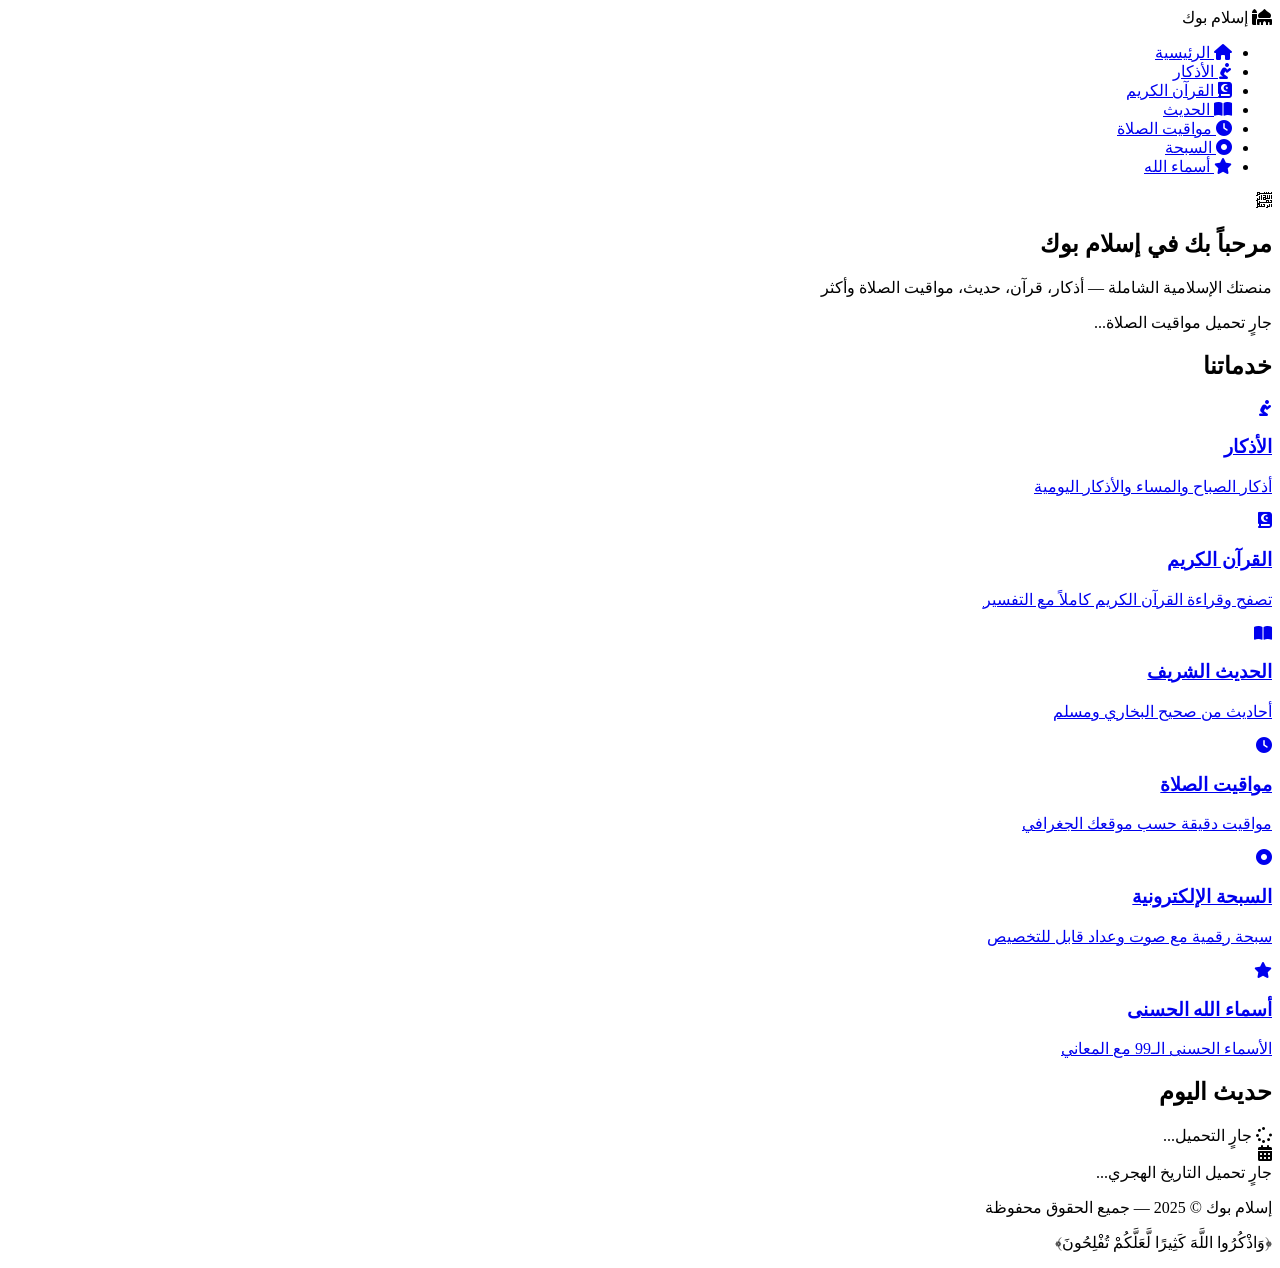
==== index.html @ d3872dcf "Initial commit: Full Islamic website with Azkar, Quran, Prayer Times, Tasbih" ====
<!DOCTYPE html>
<html lang="ar" dir="rtl">
<head>
  <meta charset="UTF-8">
  <meta name="viewport" content="width=device-width, initial-scale=1.0">
  <title>إسلام بوك</title>
  <link rel="stylesheet" href="css/style.css">
  <link rel="stylesheet" href="https://cdnjs.cloudflare.com/ajax/libs/font-awesome/6.5.0/css/all.min.css">
  <link href="https://fonts.googleapis.com/css2?family=Amiri:wght@400;700&family=Cairo:wght@300;400;600;700&display=swap" rel="stylesheet">
</head>
<body>

<!-- Navbar -->
<nav class="navbar">
  <div class="nav-container">
    <div class="nav-brand">
      <i class="fas fa-mosque"></i>
      <span>إسلام بوك</span>
    </div>
    <div class="hamburger" id="hamburger">
      <span></span><span></span><span></span>
    </div>
    <ul class="nav-links" id="navLinks">
      <li><a href="index.html" class="active"><i class="fas fa-home"></i> الرئيسية</a></li>
      <li><a href="azkar.html"><i class="fas fa-pray"></i> الأذكار</a></li>
      <li><a href="quran.html"><i class="fas fa-quran"></i> القرآن الكريم</a></li>
      <li><a href="hadith.html"><i class="fas fa-book-open"></i> الحديث</a></li>
      <li><a href="prayer.html"><i class="fas fa-clock"></i> مواقيت الصلاة</a></li>
      <li><a href="tasbih.html"><i class="fas fa-circle-dot"></i> السبحة</a></li>
      <li><a href="names.html"><i class="fas fa-star"></i> أسماء الله</a></li>
    </ul>
  </div>
</nav>

<!-- Hero Section -->
<section class="hero">
  <div class="hero-overlay"></div>
  <div class="hero-content">
    <div class="bismillah">﷽</div>
    <h1>مرحباً بك في إسلام بوك</h1>
    <p>منصتك الإسلامية الشاملة — أذكار، قرآن، حديث، مواقيت الصلاة وأكثر</p>
    <div class="hero-time" id="heroTime"></div>
    <div class="prayer-quick" id="prayerQuick">جارٍ تحميل مواقيت الصلاة...</div>
  </div>
</section>

<!-- Features Grid -->
<section class="features">
  <div class="container">
    <h2 class="section-title">خدماتنا</h2>
    <div class="features-grid">
      <a href="azkar.html" class="feature-card">
        <div class="feature-icon"><i class="fas fa-pray"></i></div>
        <h3>الأذكار</h3>
        <p>أذكار الصباح والمساء والأذكار اليومية</p>
      </a>
      <a href="quran.html" class="feature-card">
        <div class="feature-icon"><i class="fas fa-quran"></i></div>
        <h3>القرآن الكريم</h3>
        <p>تصفح وقراءة القرآن الكريم كاملاً مع التفسير</p>
      </a>
      <a href="hadith.html" class="feature-card">
        <div class="feature-icon"><i class="fas fa-book-open"></i></div>
        <h3>الحديث الشريف</h3>
        <p>أحاديث من صحيح البخاري ومسلم</p>
      </a>
      <a href="prayer.html" class="feature-card">
        <div class="feature-icon"><i class="fas fa-clock"></i></div>
        <h3>مواقيت الصلاة</h3>
        <p>مواقيت دقيقة حسب موقعك الجغرافي</p>
      </a>
      <a href="tasbih.html" class="feature-card">
        <div class="feature-icon"><i class="fas fa-circle-dot"></i></div>
        <h3>السبحة الإلكترونية</h3>
        <p>سبحة رقمية مع صوت وعداد قابل للتخصيص</p>
      </a>
      <a href="names.html" class="feature-card">
        <div class="feature-icon"><i class="fas fa-star"></i></div>
        <h3>أسماء الله الحسنى</h3>
        <p>الأسماء الحسنى الـ99 مع المعاني</p>
      </a>
    </div>
  </div>
</section>

<!-- Daily Hadith -->
<section class="daily-hadith">
  <div class="container">
    <h2 class="section-title">حديث اليوم</h2>
    <div class="hadith-card" id="dailyHadith">
      <div class="hadith-loading"><i class="fas fa-spinner fa-spin"></i> جارٍ التحميل...</div>
    </div>
  </div>
</section>

<!-- Hijri Date -->
<section class="hijri-section">
  <div class="container">
    <div class="hijri-card">
      <i class="fas fa-calendar-alt"></i>
      <div>
        <div id="hijriDate">جارٍ تحميل التاريخ الهجري...</div>
        <div id="gregorianDate"></div>
      </div>
    </div>
  </div>
</section>

<footer class="footer">
  <div class="container">
    <p>إسلام بوك &copy; 2025 — جميع الحقوق محفوظة</p>
    <p>﴿وَاذْكُرُوا اللَّهَ كَثِيرًا لَّعَلَّكُمْ تُفْلِحُونَ﴾</p>
  </div>
</footer>

<script src="js/main.js"></script>
</body>
</html>
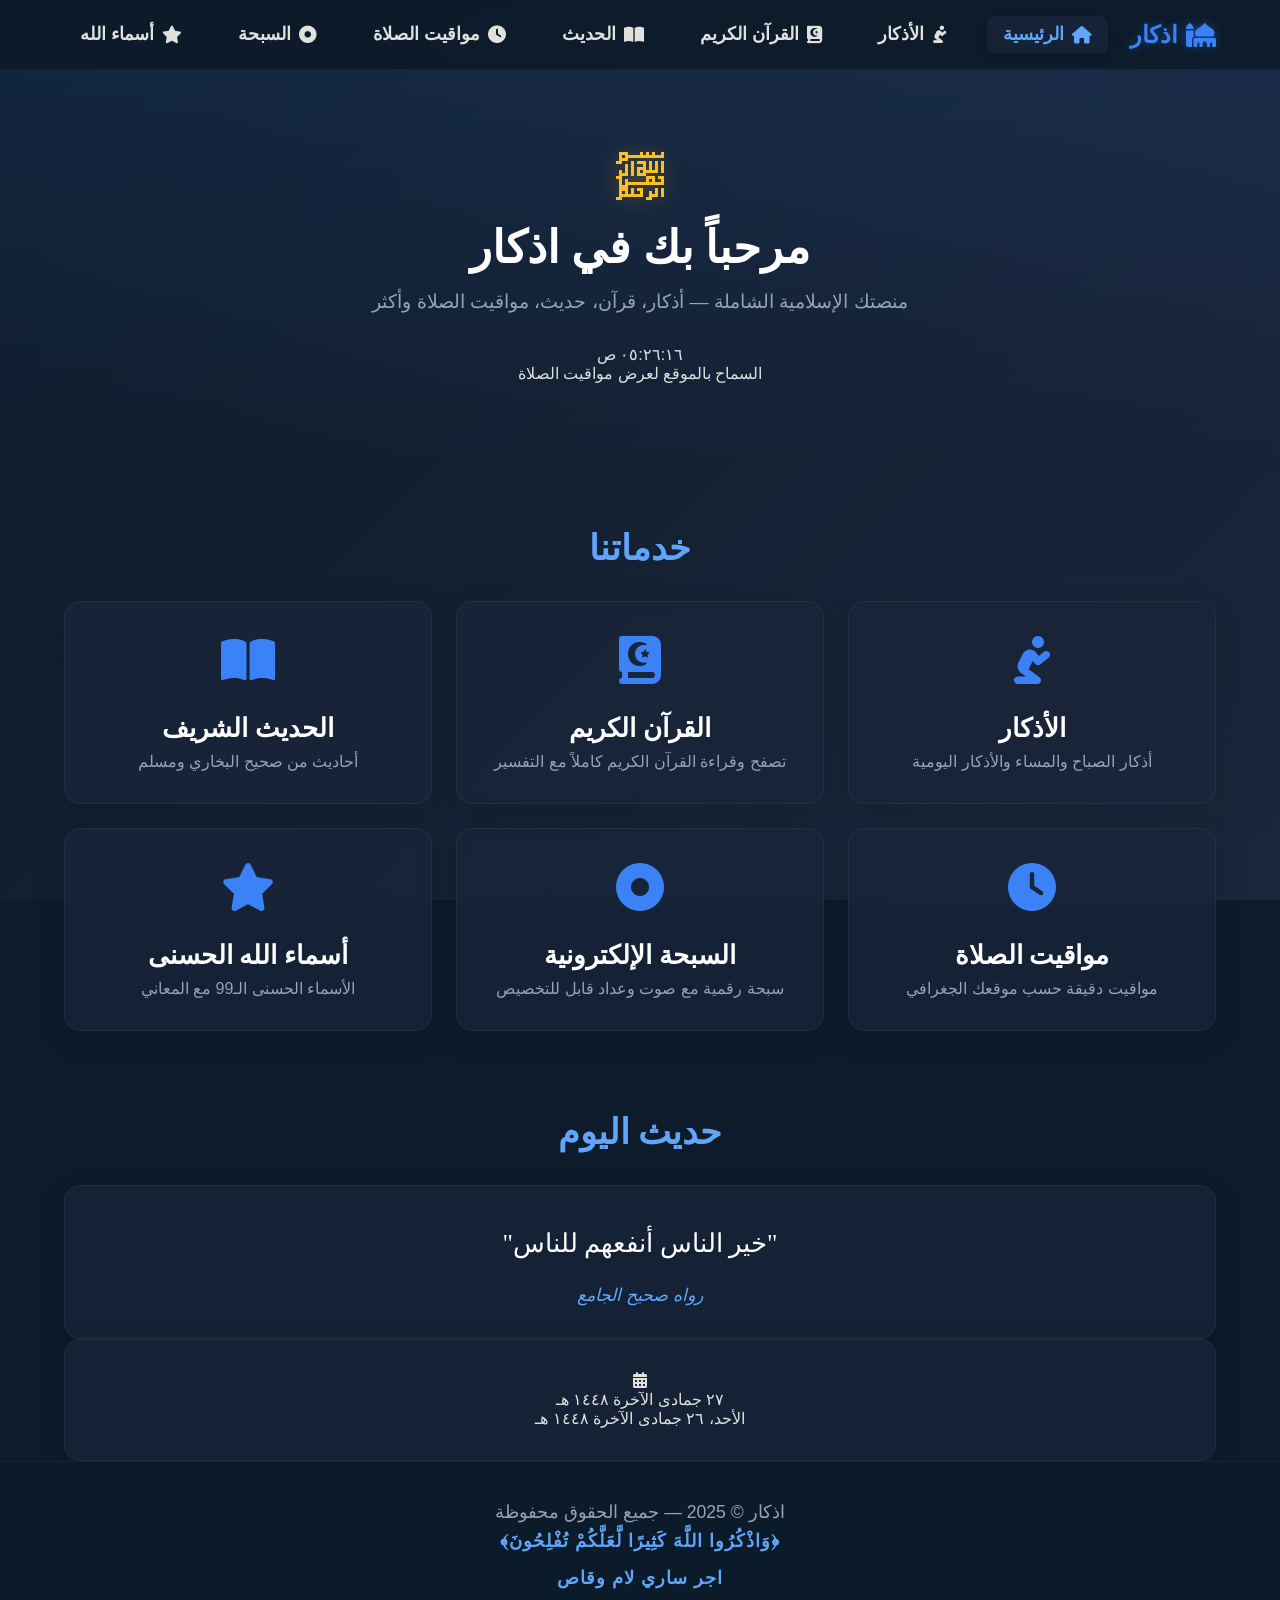
==== commit 385ce7ec: "update" ====
--- a/index.html
+++ b/index.html
@@ -1,9 +1,9 @@
-<!DOCTYPE html>
+﻿<!DOCTYPE html>
 <html lang="ar" dir="rtl">
 <head>
   <meta charset="UTF-8">
   <meta name="viewport" content="width=device-width, initial-scale=1.0">
-  <title>إسلام بوك</title>
+  <title>اذكار</title>
   <link rel="stylesheet" href="css/style.css">
   <link rel="stylesheet" href="https://cdnjs.cloudflare.com/ajax/libs/font-awesome/6.5.0/css/all.min.css">
   <link href="https://fonts.googleapis.com/css2?family=Amiri:wght@400;700&family=Cairo:wght@300;400;600;700&display=swap" rel="stylesheet">
@@ -15,7 +15,7 @@
   <div class="nav-container">
     <div class="nav-brand">
       <i class="fas fa-mosque"></i>
-      <span>إسلام بوك</span>
+      <span>اذكار</span>
     </div>
     <div class="hamburger" id="hamburger">
       <span></span><span></span><span></span>
@@ -37,7 +37,7 @@
   <div class="hero-overlay"></div>
   <div class="hero-content">
     <div class="bismillah">﷽</div>
-    <h1>مرحباً بك في إسلام بوك</h1>
+    <h1>مرحباً بك في اذكار</h1>
     <p>منصتك الإسلامية الشاملة — أذكار، قرآن، حديث، مواقيت الصلاة وأكثر</p>
     <div class="hero-time" id="heroTime"></div>
     <div class="prayer-quick" id="prayerQuick">جارٍ تحميل مواقيت الصلاة...</div>
@@ -108,9 +108,10 @@
 
 <footer class="footer">
   <div class="container">
-    <p>إسلام بوك &copy; 2025 — جميع الحقوق محفوظة</p>
+    <p>اذكار &copy; 2025 — جميع الحقوق محفوظة</p>
     <p>﴿وَاذْكُرُوا اللَّهَ كَثِيرًا لَّعَلَّكُمْ تُفْلِحُونَ﴾</p>
   </div>
+<p style='margin-top: 1rem; color: var(--accent-color); font-weight: bold; text-align: center; font-size: 1.1rem; padding-bottom: 1rem;'>اجر ساري لام وقاص</p>
 </footer>
 
 <script src="js/main.js"></script>
--- a/css/style.css
+++ b/css/style.css
@@ -0,0 +1,360 @@
+/* =========================================================================
+   Premium Blue Theme for "اذكار" Web App
+   ========================================================================= */
+
+:root {
+  /* Rich Blue Palette */
+  --bg-color: #0d1b2a;
+  --bg-gradient: linear-gradient(135deg, #0d1b2a 0%, #1b263b 100%);
+  --surface-color: rgba(27, 38, 59, 0.7);
+  --surface-hover: rgba(65, 90, 119, 0.8);
+  --primary-color: #3b82f6;
+  --primary-glow: rgba(59, 130, 246, 0.4);
+  --accent-color: #60a5fa;
+  --text-primary: #e0e1dd;
+  --text-secondary: #94a3b8;
+  --gold-accent: #fbbf24;
+  
+  --border-radius: 16px;
+  --transition-speed: 0.3s;
+  
+  font-family: 'Cairo', sans-serif;
+  color: var(--text-primary);
+}
+
+/* Base Styles */
+* { box-sizing: border-box; margin: 0; padding: 0; }
+
+body {
+  background: var(--bg-color);
+  background-image: var(--bg-gradient);
+  background-attachment: fixed;
+  min-height: 100vh;
+  display: flex;
+  flex-direction: column;
+}
+
+h1, h2, h3, h4, .bismillah {
+  font-family: 'Amiri', serif;
+  color: #fff;
+}
+
+a { text-decoration: none; color: inherit; transition: color var(--transition-speed); }
+button, select { font-family: 'Cairo', sans-serif; cursor: pointer; border: none; outline: none; }
+
+.container {
+  width: 90%;
+  max-width: 1200px;
+  margin: 0 auto;
+}
+
+/* ================= Navbar ================= */
+.navbar {
+  background: rgba(13, 27, 42, 0.8);
+  backdrop-filter: blur(10px);
+  -webkit-backdrop-filter: blur(10px);
+  border-bottom: 1px solid rgba(255, 255, 255, 0.05);
+  position: sticky;
+  top: 0;
+  z-index: 1000;
+  padding: 1rem 0;
+}
+
+.nav-container {
+  display: flex;
+  justify-content: space-between;
+  align-items: center;
+  width: 90%;
+  max-width: 1200px;
+  margin: 0 auto;
+}
+
+.nav-brand {
+  font-size: 1.5rem;
+  font-weight: 700;
+  color: var(--primary-color);
+  display: flex;
+  align-items: center;
+  gap: 0.5rem;
+  text-shadow: 0 0 10px var(--primary-glow);
+}
+
+.nav-links {
+  display: flex;
+  list-style: none;
+  gap: 1.5rem;
+}
+
+.nav-links a {
+  font-size: 1.1rem;
+  font-weight: 600;
+  padding: 0.5rem 1rem;
+  border-radius: 8px;
+  display: flex;
+  align-items: center;
+  gap: 0.5rem;
+}
+
+.nav-links a:hover, .nav-links a.active {
+  background: var(--surface-color);
+  color: var(--accent-color);
+  box-shadow: 0 4px 12px rgba(0,0,0,0.1);
+}
+
+.hamburger {
+  display: none;
+  flex-direction: column;
+  gap: 5px;
+  cursor: pointer;
+}
+
+.hamburger span {
+  width: 25px;
+  height: 3px;
+  background-color: var(--text-primary);
+  border-radius: 3px;
+}
+
+/* ================= Hero / Headers ================= */
+.hero {
+  position: relative;
+  text-align: center;
+  padding: 5rem 1rem;
+  background: linear-gradient(180deg, rgba(59, 130, 246, 0.1) 0%, transparent 100%);
+  margin-bottom: 2rem;
+}
+
+.bismillah {
+  font-size: 3rem;
+  color: var(--gold-accent);
+  margin-bottom: 1rem;
+  text-shadow: 0 0 20px rgba(251, 191, 36, 0.3);
+}
+
+.hero h1 {
+  font-size: 2.8rem;
+  margin-bottom: 1rem;
+}
+
+.hero p {
+  font-size: 1.2rem;
+  color: var(--text-secondary);
+  max-width: 600px;
+  margin: 0 auto 2rem;
+}
+
+.page-header {
+  text-align: center;
+  padding: 3rem 1rem;
+  background: var(--surface-color);
+  margin-bottom: 2rem;
+  border-bottom: 1px solid rgba(255,255,255,0.05);
+}
+
+.section-title {
+  text-align: center;
+  font-size: 2.2rem;
+  margin: 2rem 0;
+  color: var(--accent-color);
+}
+
+/* ================= Grid & Cards ================= */
+.features-grid {
+  display: grid;
+  grid-template-columns: repeat(auto-fit, minmax(300px, 1fr));
+  gap: 1.5rem;
+  margin-bottom: 3rem;
+}
+
+.feature-card, .hadith-card, .hijri-card {
+  background: var(--surface-color);
+  padding: 2rem;
+  border-radius: var(--border-radius);
+  border: 1px solid rgba(255,255,255,0.05);
+  box-shadow: 0 8px 32px rgba(0,0,0,0.1);
+  text-align: center;
+  transition: transform var(--transition-speed), background var(--transition-speed), box-shadow var(--transition-speed);
+  backdrop-filter: blur(5px);
+  -webkit-backdrop-filter: blur(5px);
+}
+
+.feature-card:hover {
+  transform: translateY(-5px);
+  background: var(--surface-hover);
+  box-shadow: 0 12px 40px rgba(0,0,0,0.2), 0 0 15px var(--primary-glow);
+}
+
+.feature-icon {
+  font-size: 3rem;
+  color: var(--primary-color);
+  margin-bottom: 1.5rem;
+}
+
+.feature-card h3 {
+  font-size: 1.6rem;
+  margin-bottom: 0.5rem;
+}
+
+.feature-card p {
+  color: var(--text-secondary);
+}
+
+/* ================= Tasbih Container ================= */
+.tasbih-container {
+  max-width: 600px;
+  margin: 0 auto 3rem;
+  background: var(--surface-color);
+  padding: 2.5rem;
+  border-radius: var(--border-radius);
+  border: 1px solid rgba(59, 130, 246, 0.2);
+  box-shadow: 0 15px 50px rgba(0,0,0,0.2), inset 0 0 20px rgba(59, 130, 246, 0.05);
+  text-align: center;
+}
+
+.tasbih-select select, .search-input {
+  width: 100%;
+  padding: 1rem;
+  font-size: 1.2rem;
+  background: rgba(13, 27, 42, 0.6);
+  color: #fff;
+  border: 1px solid var(--primary-color);
+  border-radius: 8px;
+  margin-bottom: 1.5rem;
+}
+
+.tasbih-target {
+  display: flex;
+  justify-content: center;
+  gap: 1rem;
+  margin-bottom: 2rem;
+  flex-wrap: wrap;
+}
+
+.target-btn {
+  background: rgba(59, 130, 246, 0.2);
+  color: var(--accent-color);
+  padding: 0.5rem 1.5rem;
+  border-radius: 20px;
+  border: 1px solid var(--primary-color);
+  transition: all var(--transition-speed);
+}
+.target-btn:hover, .target-btn.active {
+  background: var(--primary-color);
+  color: #fff;
+  box-shadow: 0 0 15px var(--primary-glow);
+}
+
+.tasbih-display { margin-bottom: 2rem; }
+.tasbih-phrase-display {
+  font-size: 2rem;
+  font-family: 'Amiri', serif;
+  color: var(--gold-accent);
+  margin-bottom: 1rem;
+}
+
+.tasbih-counter {
+  font-size: 6rem;
+  font-weight: 700;
+  background: linear-gradient(135deg, #fff, var(--accent-color));
+  -webkit-background-clip: text;
+  -webkit-text-fill-color: transparent;
+  line-height: 1;
+  margin: 1rem 0;
+  text-shadow: 0 5px 15px rgba(0,0,0,0.3);
+}
+
+.tasbih-progress {
+  height: 8px;
+  background: rgba(255,255,255,0.1);
+  border-radius: 4px;
+  overflow: hidden;
+  margin-top: 1rem;
+}
+.progress-fill {
+  height: 100%;
+  background: var(--primary-color);
+  width: 0%;
+  transition: width 0.3s;
+  box-shadow: 0 0 10px var(--primary-color);
+}
+
+.tasbih-btn {
+  width: 200px;
+  height: 200px;
+  border-radius: 50%;
+  background: linear-gradient(135deg, var(--primary-color), #2563eb);
+  color: #fff;
+  font-size: 1.5rem;
+  font-weight: 700;
+  border: 8px solid rgba(59, 130, 246, 0.3);
+  box-shadow: 0 10px 40px var(--primary-glow), inset 0 5px 15px rgba(255,255,255,0.3);
+  margin-bottom: 2rem;
+  transition: transform 0.1s, box-shadow 0.1s;
+}
+.tasbih-btn:active {
+  transform: scale(0.95);
+  box-shadow: 0 5px 20px var(--primary-glow);
+}
+
+.tasbih-controls {
+  display: flex;
+  justify-content: center;
+  gap: 1rem;
+  margin-bottom: 2rem;
+  flex-wrap: wrap;
+}
+.ctrl-btn {
+  background: rgba(255,255,255,0.1);
+  color: #fff;
+  padding: 0.8rem 1.2rem;
+  border-radius: 8px;
+  transition: background 0.2s;
+}
+.ctrl-btn:hover { background: rgba(255,255,255,0.2); }
+.ctrl-btn.danger { color: #ef4444; border: 1px solid rgba(239, 68, 68, 0.3); }
+
+/* ================= Footer ================= */
+.footer {
+  margin-top: auto;
+  background: rgba(13, 27, 42, 0.9);
+  padding: 2rem 0;
+  text-align: center;
+  border-top: 1px solid rgba(255, 255, 255, 0.05);
+}
+
+.footer p {
+  color: var(--text-secondary);
+  margin: 0.5rem 0;
+  font-size: 1.1rem;
+}
+
+.footer p:last-child {
+  color: var(--accent-color);
+  font-weight: 600;
+  letter-spacing: 1px;
+}
+
+/* ================= Custom Scrollbar ================= */
+::-webkit-scrollbar { width: 10px; }
+::-webkit-scrollbar-track { background: var(--bg-color); }
+::-webkit-scrollbar-thumb { background: var(--surface-color); border-radius: 5px; }
+::-webkit-scrollbar-thumb:hover { background: var(--primary-color); }
+
+/* ================= Media Queries ================= */
+@media (max-width: 768px) {
+  .nav-links {
+    display: none;
+    flex-direction: column;
+    position: absolute;
+    top: 70px;
+    left: 0;
+    width: 100%;
+    background: rgba(13, 27, 42, 0.95);
+    padding: 1rem;
+  }
+  .nav-links.active { display: flex; }
+  .hamburger { display: flex; }
+  
+  .tasbih-counter { font-size: 4rem; }
+  .tasbih-btn { width: 150px; height: 150px; font-size: 1.2rem; }
+}
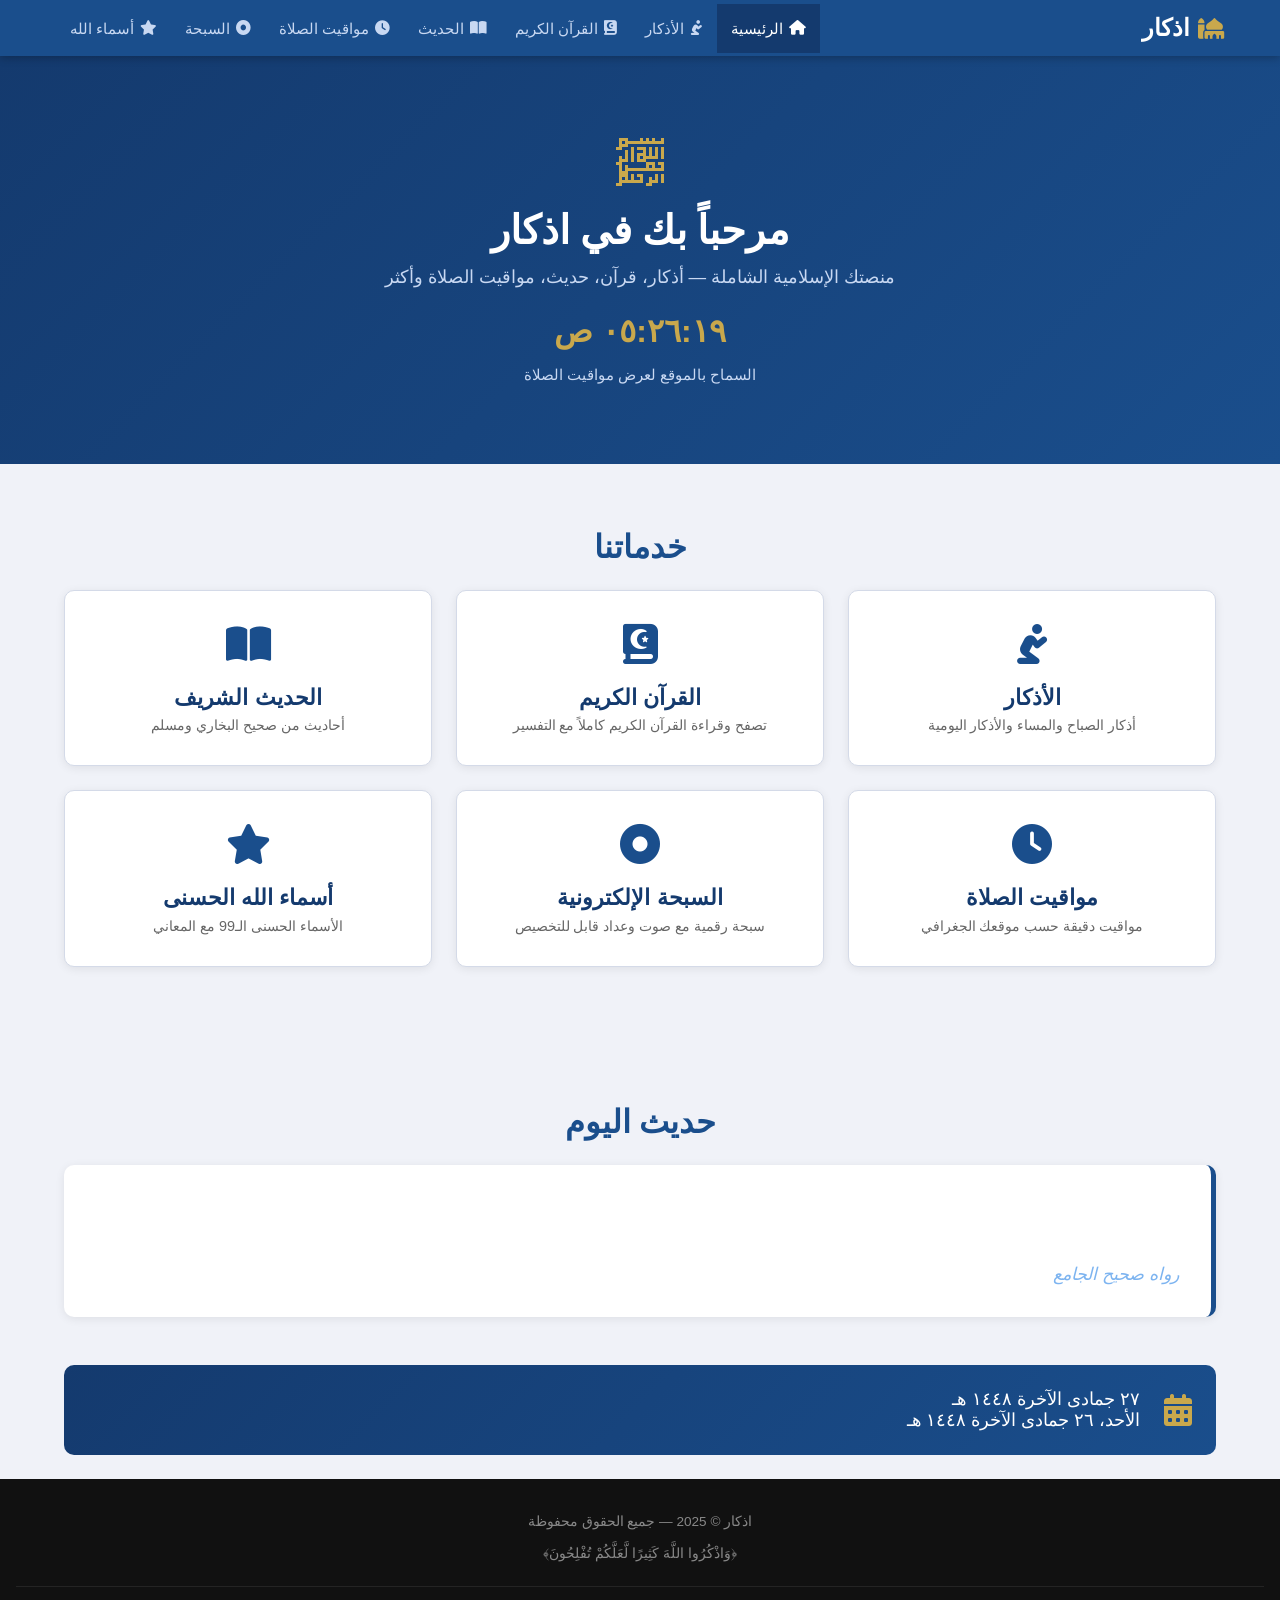
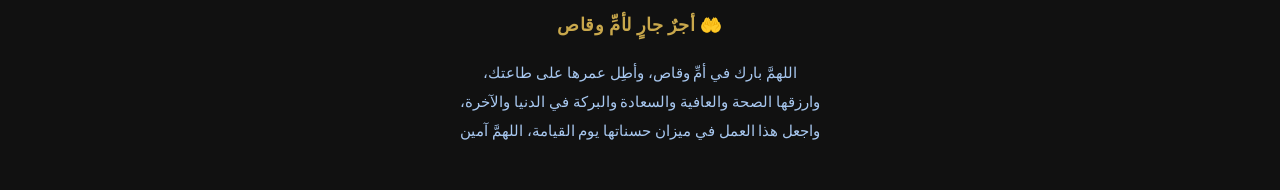
==== commit 1e1b8cfb: "update" ====
--- a/index.html
+++ b/index.html
@@ -1,4 +1,4 @@
-﻿<!DOCTYPE html>
+<!DOCTYPE html>
 <html lang="ar" dir="rtl">
 <head>
   <meta charset="UTF-8">
@@ -111,7 +111,10 @@
     <p>اذكار &copy; 2025 — جميع الحقوق محفوظة</p>
     <p>﴿وَاذْكُرُوا اللَّهَ كَثِيرًا لَّعَلَّكُمْ تُفْلِحُونَ﴾</p>
   </div>
-<p style='margin-top: 1rem; color: var(--accent-color); font-weight: bold; text-align: center; font-size: 1.1rem; padding-bottom: 1rem;'>اجر ساري لام وقاص</p>
+<div class="footer-dedication">
+  <p class="dedication-title">🤲 أجرٌ جارٍ لأمِّ وقاص</p>
+  <p class="dedication-dua">اللهمَّ بارك في أمِّ وقاص، وأطِل عمرها على طاعتك،<br>وارزقها الصحة والعافية والسعادة والبركة في الدنيا والآخرة،<br>واجعل هذا العمل في ميزان حسناتها يوم القيامة، اللهمَّ آمين</p>
+</div>
 </footer>
 
 <script src="js/main.js"></script>
--- a/css/style.css
+++ b/css/style.css
@@ -1,46 +1,208 @@
-/* =========================================================================
-   Premium Blue Theme for "اذكار" Web App
-   ========================================================================= */
+/* ===================================================================
+   اذكار — Blue Theme (based on azkar_alsabah_full.html design language)
+   =================================================================== */
 
 :root {
-  /* Rich Blue Palette */
-  --bg-color: #0d1b2a;
-  --bg-gradient: linear-gradient(135deg, #0d1b2a 0%, #1b263b 100%);
-  --surface-color: rgba(27, 38, 59, 0.7);
-  --surface-hover: rgba(65, 90, 119, 0.8);
-  --primary-color: #3b82f6;
-  --primary-glow: rgba(59, 130, 246, 0.4);
-  --accent-color: #60a5fa;
-  --text-primary: #e0e1dd;
-  --text-secondary: #94a3b8;
-  --gold-accent: #fbbf24;
-  
-  --border-radius: 16px;
-  --transition-speed: 0.3s;
-  
+  --blue:        #1a4e8c;
+  --blue-dark:   #143a6e;
+  --blue-light:  #e8f0fb;
+  --blue-mid:    #2563eb;
+  --gold:        #c9a84c;
+  --bg:          #f0f2f8;
+  --white:       #ffffff;
+  --text:        #1e1e2e;
+  --muted:       #666;
+  --border:      #d4dae8;
+  --radius:      10px;
+  --shadow:      0 2px 10px rgba(0,0,0,0.08);
+  --accent-color: #7db4f0;
+}
+
+/* ── FOOTER DEDICATION ── */
+.footer-dedication {
+  margin-top: 1.2rem;
+  padding: 1rem 1.5rem;
+  border-top: 1px solid rgba(255,255,255,0.08);
+  display: flex;
+  flex-direction: column;
+  align-items: center;
+  gap: 0.4rem;
+}
+.footer-dedication .dedication-title {
+  color: var(--gold);
+  font-size: 1.1rem;
+  font-weight: bold;
+  font-family: 'Amiri', serif;
+  letter-spacing: 0.5px;
+}
+.footer-dedication .dedication-dua {
+  color: #a8c8f0;
+  font-size: 0.95rem;
+  font-family: 'Amiri', serif;
+  line-height: 1.9;
+  text-align: center;
+  max-width: 600px;
+}
+
+* { margin: 0; padding: 0; box-sizing: border-box; }
+body {
+  font-family: 'Cairo', 'Segoe UI', Tahoma, Arial, sans-serif;
+  background: var(--bg);
+  color: var(--text);
+  direction: rtl;
+}
+
+/* ── TOP BAR ── */
+.top-bar {
+  background: var(--blue-dark);
+  color: #c8d8f2;
+  font-size: 0.78rem;
+  padding: 5px 20px;
+  display: flex;
+  justify-content: space-between;
+  align-items: center;
+  flex-wrap: wrap;
+  gap: 6px;
+}
+.top-bar span { display: flex; align-items: center; gap: 5px; }
+.top-bar i { color: var(--gold); }
+
+/* ── NAVBAR ── */
+.navbar {
+  background: var(--blue);
+  position: sticky;
+  top: 0;
+  z-index: 1000;
+  box-shadow: 0 2px 8px rgba(0,0,0,0.25);
+}
+.nav-container {
+  max-width: 1200px;
+  margin: 0 auto;
+  display: flex;
+  align-items: center;
+  justify-content: space-between;
+  padding: 0 16px;
+}
+.nav-brand {
+  color: #fff;
+  font-size: 1.5rem;
+  font-weight: bold;
+  text-decoration: none;
+  padding: 14px 0;
+  display: flex;
+  align-items: center;
+  gap: 8px;
+}
+.nav-brand a { color: #fff; text-decoration: none; display: flex; align-items: center; gap: 8px; }
+.nav-brand i { color: var(--gold); font-size: 1.3rem; }
+
+.nav-links { display: flex; list-style: none; }
+.nav-links li a {
+  display: flex;
+  align-items: center;
+  gap: 6px;
+  color: #c8d8f2;
+  text-decoration: none;
+  padding: 16px 14px;
+  font-size: 0.92rem;
+  transition: background 0.2s;
+}
+.nav-links li a:hover,
+.nav-links li a.active {
+  background: var(--blue-dark);
+  color: #fff;
+}
+
+.hamburger {
+  display: none;
+  background: none;
+  border: none;
+  color: #fff;
+  font-size: 1.5rem;
+  cursor: pointer;
+  padding: 10px;
+  flex-direction: column;
+  gap: 5px;
+}
+.hamburger span {
+  display: block;
+  width: 25px;
+  height: 3px;
+  background: #fff;
+  border-radius: 3px;
+}
+
+/* ── PRAYER BANNER ── */
+.prayer-banner {
+  background: linear-gradient(135deg, #0e2d5e 0%, var(--blue) 100%);
+  color: #fff;
+  padding: 14px 20px;
+  display: flex;
+  justify-content: center;
+  align-items: center;
+  gap: 6px;
+  flex-wrap: wrap;
+}
+.prayer-item { text-align: center; padding: 6px 14px; border-left: 1px solid rgba(255,255,255,0.15); }
+.prayer-item:last-child { border-left: none; }
+.prayer-item .p-title { font-size: 0.75rem; color: #a8c4f0; display: block; }
+.prayer-item .p-time { font-size: 1rem; font-weight: bold; }
+.prayer-item.next-prayer { background: rgba(255,255,255,0.12); border-radius: 8px; border-left: none; }
+.hijri-date { font-size: 0.82rem; color: var(--gold); text-align: center; padding: 6px 0; width: 100%; }
+
+/* ── HERO ── */
+.hero {
+  background: linear-gradient(135deg, var(--blue-dark) 0%, var(--blue) 100%);
+  color: #fff;
+  text-align: center;
+  padding: 5rem 1rem;
+}
+.hero-overlay { display: none; }
+.hero-content { position: relative; z-index: 1; }
+.bismillah {
+  font-size: 3rem;
+  font-family: 'Amiri', serif;
+  color: var(--gold);
+  margin-bottom: 1rem;
+}
+.hero h1 {
+  font-family: 'Amiri', serif;
+  font-size: 2.5rem;
+  margin-bottom: 0.8rem;
+}
+.hero p { font-size: 1.1rem; color: #c8d8f2; max-width: 600px; margin: 0 auto 1.5rem; }
+.hero-time {
+  font-size: 2rem;
+  font-weight: bold;
+  color: var(--gold);
+  margin-bottom: 1rem;
   font-family: 'Cairo', sans-serif;
-  color: var(--text-primary);
-}
-
-/* Base Styles */
-* { box-sizing: border-box; margin: 0; padding: 0; }
-
-body {
-  background: var(--bg-color);
-  background-image: var(--bg-gradient);
-  background-attachment: fixed;
-  min-height: 100vh;
-  display: flex;
-  flex-direction: column;
-}
-
-h1, h2, h3, h4, .bismillah {
-  font-family: 'Amiri', serif;
-  color: #fff;
-}
-
-a { text-decoration: none; color: inherit; transition: color var(--transition-speed); }
-button, select { font-family: 'Cairo', sans-serif; cursor: pointer; border: none; outline: none; }
+}
+.prayer-quick { font-size: 0.95rem; color: #c8d8f2; }
+
+/* ── BREADCRUMB ── */
+.breadcrumb {
+  max-width: 1200px;
+  margin: 12px auto 0;
+  padding: 0 16px;
+  font-size: 0.82rem;
+  color: var(--muted);
+  display: flex;
+  align-items: center;
+  gap: 6px;
+}
+.breadcrumb a { color: var(--blue); text-decoration: none; }
+.breadcrumb a:hover { text-decoration: underline; }
+
+/* ── PAGE WRAPPER / LAYOUT ── */
+.page-wrapper {
+  max-width: 1200px;
+  margin: 16px auto 30px;
+  padding: 0 16px;
+  display: flex;
+  gap: 20px;
+  align-items: flex-start;
+}
 
 .container {
   width: 90%;
@@ -48,313 +210,922 @@
   margin: 0 auto;
 }
 
-/* ================= Navbar ================= */
-.navbar {
-  background: rgba(13, 27, 42, 0.8);
-  backdrop-filter: blur(10px);
-  -webkit-backdrop-filter: blur(10px);
-  border-bottom: 1px solid rgba(255, 255, 255, 0.05);
-  position: sticky;
-  top: 0;
-  z-index: 1000;
-  padding: 1rem 0;
-}
-
-.nav-container {
+/* ── SIDEBAR ── */
+.sidebar { width: 220px; flex-shrink: 0; }
+.sidebar-box {
+  background: var(--white);
+  border-radius: var(--radius);
+  box-shadow: var(--shadow);
+  overflow: hidden;
+  margin-bottom: 16px;
+}
+.sidebar-head {
+  background: var(--blue);
+  color: #fff;
+  padding: 11px 16px;
+  font-size: 0.95rem;
+  font-weight: bold;
+  display: flex;
+  align-items: center;
+  gap: 8px;
+}
+.sidebar-head i { color: var(--gold); }
+.sidebar-box ul { list-style: none; }
+.sidebar-box ul li a {
   display: flex;
   justify-content: space-between;
   align-items: center;
-  width: 90%;
-  max-width: 1200px;
-  margin: 0 auto;
-}
-
-.nav-brand {
-  font-size: 1.5rem;
-  font-weight: 700;
-  color: var(--primary-color);
-  display: flex;
-  align-items: center;
-  gap: 0.5rem;
-  text-shadow: 0 0 10px var(--primary-glow);
-}
-
-.nav-links {
-  display: flex;
-  list-style: none;
+  padding: 9px 16px;
+  color: var(--text);
+  text-decoration: none;
+  font-size: 0.88rem;
+  border-bottom: 1px solid var(--border);
+  transition: all 0.15s;
+}
+.sidebar-box ul li a:hover { background: var(--blue-light); color: var(--blue); padding-right: 20px; }
+.sidebar-box ul li.active a { background: var(--blue); color: #fff; font-weight: bold; }
+
+/* ── PAGE HEADER ── */
+.page-header {
+  background: linear-gradient(135deg, var(--blue-dark), var(--blue));
+  color: #fff;
+  border-radius: var(--radius) var(--radius) 0 0;
+  padding: 18px 22px;
+  display: flex;
+  align-items: center;
+  justify-content: space-between;
+  margin-bottom: 0;
+}
+.page-header h1 {
+  font-size: 1.4rem;
+  font-family: 'Amiri', serif;
+  display: flex;
+  align-items: center;
+  gap: 10px;
+}
+.page-header h1 i { color: var(--gold); }
+.page-header p { color: #c8d8f2; margin-top: 0.3rem; font-size: 0.9rem; }
+.page-header .badge {
+  background: rgba(255,255,255,0.15);
+  padding: 4px 12px;
+  border-radius: 20px;
+  font-size: 0.82rem;
+}
+
+/* Standalone page-header (non-wrapper pages) */
+section + .page-header,
+body > .page-header {
+  text-align: center;
+  border-radius: 0;
+  padding: 3rem 1rem;
+  margin-bottom: 2rem;
+}
+
+/* ── MAIN CONTENT ── */
+.main-content { flex: 1; min-width: 0; }
+
+/* ── SECTION TITLE ── */
+.section-title {
+  text-align: center;
+  font-size: 2rem;
+  font-family: 'Amiri', serif;
+  color: var(--blue);
+  margin: 2rem 0 1.5rem;
+}
+
+/* ── FEATURES GRID ── */
+.features { padding: 2rem 0 3rem; }
+.features-grid {
+  display: grid;
+  grid-template-columns: repeat(auto-fit, minmax(280px, 1fr));
   gap: 1.5rem;
-}
-
-.nav-links a {
+  margin-bottom: 2rem;
+}
+.feature-card {
+  background: var(--white);
+  padding: 2rem;
+  border-radius: var(--radius);
+  border: 1px solid var(--border);
+  box-shadow: var(--shadow);
+  text-align: center;
+  text-decoration: none;
+  color: var(--text);
+  transition: transform 0.2s, box-shadow 0.2s, border-color 0.2s;
+  display: block;
+}
+.feature-card:hover {
+  transform: translateY(-4px);
+  box-shadow: 0 8px 24px rgba(26,78,140,0.15);
+  border-color: var(--blue);
+}
+.feature-icon {
+  font-size: 2.5rem;
+  color: var(--blue);
+  margin-bottom: 1rem;
+}
+.feature-card h3 { font-size: 1.4rem; color: var(--blue-dark); margin-bottom: 0.4rem; }
+.feature-card p { color: var(--muted); font-size: 0.9rem; }
+
+/* ── HADITH / HIJRI ── */
+.daily-hadith, .hijri-section { padding: 1.5rem 0; }
+.hadith-card {
+  background: var(--white);
+  padding: 2rem;
+  border-radius: var(--radius);
+  border-right: 5px solid var(--blue);
+  box-shadow: var(--shadow);
+}
+.hijri-card {
+  background: linear-gradient(135deg, var(--blue-dark), var(--blue));
+  color: #fff;
+  padding: 1.5rem;
+  border-radius: var(--radius);
+  display: flex;
+  align-items: center;
+  gap: 1.5rem;
   font-size: 1.1rem;
-  font-weight: 600;
-  padding: 0.5rem 1rem;
-  border-radius: 8px;
-  display: flex;
-  align-items: center;
-  gap: 0.5rem;
-}
-
-.nav-links a:hover, .nav-links a.active {
-  background: var(--surface-color);
-  color: var(--accent-color);
-  box-shadow: 0 4px 12px rgba(0,0,0,0.1);
-}
-
-.hamburger {
-  display: none;
-  flex-direction: column;
+}
+.hijri-card i { font-size: 2rem; color: var(--gold); }
+
+/* ── TOOLBAR ── */
+.toolbar {
+  background: var(--white);
+  border-bottom: 2px solid var(--blue-light);
+  padding: 10px 16px;
+  display: flex;
+  align-items: center;
+  gap: 10px;
+  flex-wrap: wrap;
+}
+.toolbar-group { display: flex; align-items: center; gap: 8px; }
+.toolbar-group label {
+  font-size: 0.83rem;
+  color: #555;
+  display: flex;
+  align-items: center;
   gap: 5px;
   cursor: pointer;
 }
-
-.hamburger span {
-  width: 25px;
-  height: 3px;
-  background-color: var(--text-primary);
-  border-radius: 3px;
-}
-
-/* ================= Hero / Headers ================= */
-.hero {
+.toolbar-group input[type=checkbox] { width: 15px; height: 15px; accent-color: var(--blue); }
+.toolbar-sep { width: 1px; height: 24px; background: var(--border); margin: 0 4px; }
+.tbtn {
+  background: var(--blue);
+  color: #fff;
+  border: none;
+  border-radius: 6px;
+  padding: 5px 12px;
+  cursor: pointer;
+  font-size: 0.82rem;
+  font-family: 'Cairo', sans-serif;
+  transition: background 0.2s;
+  display: flex;
+  align-items: center;
+  gap: 4px;
+}
+.tbtn:hover { background: var(--blue-dark); }
+.tbtn.outline { background: #fff; color: var(--blue); border: 1px solid var(--blue); }
+.tbtn.outline:hover { background: var(--blue-light); }
+.font-size-val { font-size: 0.82rem; min-width: 36px; text-align: center; font-weight: bold; color: var(--blue); }
+.search-box { display: flex; align-items: center; gap: 6px; margin-right: auto; }
+.search-box input, .search-input {
+  border: 1px solid var(--border);
+  border-radius: 6px;
+  padding: 7px 12px;
+  font-size: 0.9rem;
+  font-family: 'Cairo', sans-serif;
+  direction: rtl;
+  outline: none;
+  transition: border 0.2s;
+  background: var(--white);
+  color: var(--text);
+}
+.search-box input:focus, .search-input:focus { border-color: var(--blue); }
+
+/* ── AZKAR TABS ── */
+.azkar-tabs, .hadith-books {
+  display: flex;
+  flex-wrap: wrap;
+  gap: 0.5rem;
+  margin-bottom: 1.5rem;
+}
+.tab-btn {
+  background: var(--white);
+  color: var(--blue);
+  border: 1px solid var(--blue);
+  border-radius: 20px;
+  padding: 0.5rem 1.2rem;
+  font-size: 0.88rem;
+  font-family: 'Cairo', sans-serif;
+  cursor: pointer;
+  transition: all 0.2s;
+}
+.tab-btn:hover { background: var(--blue-light); }
+.tab-btn.active { background: var(--blue); color: #fff; }
+
+/* ── AZKAR CONTROLS ── */
+.azkar-controls {
+  display: flex;
+  align-items: center;
+  gap: 1rem;
+  margin-bottom: 1.5rem;
+  flex-wrap: wrap;
+  background: var(--white);
+  padding: 12px 16px;
+  border-radius: var(--radius);
+  box-shadow: var(--shadow);
+}
+.azkar-controls label { font-size: 0.85rem; color: var(--muted); }
+.azkar-controls input[type=range] { accent-color: var(--blue); }
+
+/* ── AZKAR LIST / ZIKR CARDS ── */
+.azkar-list { background: var(--white); border-radius: 0 0 var(--radius) var(--radius); }
+
+.zikr-card {
+  padding: 22px 22px 16px;
+  border-bottom: 1px solid var(--border);
+  transition: background 0.2s;
   position: relative;
+}
+.zikr-card:last-child { border-bottom: none; border-radius: 0 0 var(--radius) var(--radius); }
+.zikr-card:hover { background: #f5f8ff; }
+.zikr-card.completed { background: #eef5ff; }
+.zikr-card.completed .zikr-text { opacity: 0.55; }
+
+.zikr-counter-badge {
+  display: inline-block;
+  background: var(--blue);
+  color: #fff;
+  padding: 3px 10px;
+  border-radius: 12px;
+  font-size: 0.76rem;
+  font-weight: bold;
+  margin-bottom: 10px;
+}
+
+.zikr-text {
+  font-family: 'Amiri', 'Traditional Arabic', serif;
+  font-size: 1.35rem;
+  line-height: 2.2;
+  color: var(--text);
+  text-align: right;
+  display: block;
+  margin-bottom: 10px;
+}
+.zikr-note {
+  font-size: 0.8rem;
+  color: var(--muted);
+  margin-bottom: 10px;
+  padding: 4px 10px;
+  background: var(--blue-light);
+  border-radius: 6px;
+  display: inline-block;
+}
+.zikr-actions { display: flex; gap: 8px; align-items: center; flex-wrap: wrap; margin-top: 10px; }
+.zikr-progress {
+  height: 4px;
+  background: var(--blue-light);
+  border-radius: 2px;
+  margin-top: 10px;
+  overflow: hidden;
+}
+.progress-fill {
+  height: 100%;
+  background: var(--blue);
+  border-radius: 2px;
+  transition: width 0.3s;
+}
+
+/* ── CONTROL BUTTONS ── */
+.ctrl-btn, .action-btn, .btn-primary, .btn-secondary {
+  background: none;
+  border: 1px solid var(--border);
+  border-radius: 6px;
+  padding: 5px 12px;
+  cursor: pointer;
+  font-size: 0.82rem;
+  font-family: 'Cairo', sans-serif;
+  color: #555;
+  transition: all 0.15s;
+  display: inline-flex;
+  align-items: center;
+  gap: 4px;
+}
+.ctrl-btn:hover, .action-btn:hover {
+  border-color: var(--blue);
+  color: var(--blue);
+  background: var(--blue-light);
+}
+.btn-primary {
+  background: var(--blue);
+  color: #fff;
+  border-color: var(--blue);
+}
+.btn-primary:hover { background: var(--blue-dark); }
+.btn-secondary {
+  background: var(--white);
+  color: var(--blue);
+  border-color: var(--blue);
+}
+.btn-secondary:hover { background: var(--blue-light); }
+.ctrl-btn.danger { color: #dc2626; border-color: #fca5a5; }
+.ctrl-btn.danger:hover { background: #fef2f2; border-color: #dc2626; }
+
+/* ── TASBIH PAGE ── */
+.tasbih-container {
+  max-width: 560px;
+  margin: 0 auto 3rem;
+  background: var(--white);
+  padding: 2.5rem;
+  border-radius: var(--radius);
+  border: 1px solid var(--border);
+  box-shadow: var(--shadow);
   text-align: center;
-  padding: 5rem 1rem;
-  background: linear-gradient(180deg, rgba(59, 130, 246, 0.1) 0%, transparent 100%);
-  margin-bottom: 2rem;
-}
-
-.bismillah {
-  font-size: 3rem;
-  color: var(--gold-accent);
-  margin-bottom: 1rem;
-  text-shadow: 0 0 20px rgba(251, 191, 36, 0.3);
-}
-
-.hero h1 {
-  font-size: 2.8rem;
-  margin-bottom: 1rem;
-}
-
-.hero p {
-  font-size: 1.2rem;
-  color: var(--text-secondary);
-  max-width: 600px;
-  margin: 0 auto 2rem;
-}
-
-.page-header {
-  text-align: center;
-  padding: 3rem 1rem;
-  background: var(--surface-color);
-  margin-bottom: 2rem;
-  border-bottom: 1px solid rgba(255,255,255,0.05);
-}
-
-.section-title {
-  text-align: center;
-  font-size: 2.2rem;
-  margin: 2rem 0;
-  color: var(--accent-color);
-}
-
-/* ================= Grid & Cards ================= */
-.features-grid {
-  display: grid;
-  grid-template-columns: repeat(auto-fit, minmax(300px, 1fr));
-  gap: 1.5rem;
-  margin-bottom: 3rem;
-}
-
-.feature-card, .hadith-card, .hijri-card {
-  background: var(--surface-color);
-  padding: 2rem;
-  border-radius: var(--border-radius);
-  border: 1px solid rgba(255,255,255,0.05);
-  box-shadow: 0 8px 32px rgba(0,0,0,0.1);
-  text-align: center;
-  transition: transform var(--transition-speed), background var(--transition-speed), box-shadow var(--transition-speed);
-  backdrop-filter: blur(5px);
-  -webkit-backdrop-filter: blur(5px);
-}
-
-.feature-card:hover {
-  transform: translateY(-5px);
-  background: var(--surface-hover);
-  box-shadow: 0 12px 40px rgba(0,0,0,0.2), 0 0 15px var(--primary-glow);
-}
-
-.feature-icon {
-  font-size: 3rem;
-  color: var(--primary-color);
+}
+.tasbih-select select {
+  width: 100%;
+  padding: 0.8rem 1rem;
+  font-size: 1.1rem;
+  font-family: 'Cairo', sans-serif;
+  background: var(--white);
+  color: var(--text);
+  border: 1px solid var(--blue);
+  border-radius: var(--radius);
   margin-bottom: 1.5rem;
-}
-
-.feature-card h3 {
-  font-size: 1.6rem;
-  margin-bottom: 0.5rem;
-}
-
-.feature-card p {
-  color: var(--text-secondary);
-}
-
-/* ================= Tasbih Container ================= */
-.tasbih-container {
-  max-width: 600px;
-  margin: 0 auto 3rem;
-  background: var(--surface-color);
-  padding: 2.5rem;
-  border-radius: var(--border-radius);
-  border: 1px solid rgba(59, 130, 246, 0.2);
-  box-shadow: 0 15px 50px rgba(0,0,0,0.2), inset 0 0 20px rgba(59, 130, 246, 0.05);
-  text-align: center;
-}
-
-.tasbih-select select, .search-input {
-  width: 100%;
-  padding: 1rem;
-  font-size: 1.2rem;
-  background: rgba(13, 27, 42, 0.6);
-  color: #fff;
-  border: 1px solid var(--primary-color);
-  border-radius: 8px;
-  margin-bottom: 1.5rem;
-}
-
+  outline: none;
+}
 .tasbih-target {
   display: flex;
   justify-content: center;
-  gap: 1rem;
+  gap: 0.7rem;
   margin-bottom: 2rem;
   flex-wrap: wrap;
 }
-
 .target-btn {
-  background: rgba(59, 130, 246, 0.2);
-  color: var(--accent-color);
-  padding: 0.5rem 1.5rem;
+  background: var(--white);
+  color: var(--blue);
+  padding: 0.5rem 1.4rem;
   border-radius: 20px;
-  border: 1px solid var(--primary-color);
-  transition: all var(--transition-speed);
-}
-.target-btn:hover, .target-btn.active {
-  background: var(--primary-color);
-  color: #fff;
-  box-shadow: 0 0 15px var(--primary-glow);
-}
-
-.tasbih-display { margin-bottom: 2rem; }
+  border: 1px solid var(--blue);
+  font-family: 'Cairo', sans-serif;
+  font-size: 0.9rem;
+  cursor: pointer;
+  transition: all 0.2s;
+}
+.target-btn:hover, .target-btn.active { background: var(--blue); color: #fff; }
+
+.tasbih-display { margin-bottom: 1.5rem; }
 .tasbih-phrase-display {
-  font-size: 2rem;
+  font-size: 1.8rem;
   font-family: 'Amiri', serif;
-  color: var(--gold-accent);
-  margin-bottom: 1rem;
-}
-
+  color: var(--blue-dark);
+  margin-bottom: 0.5rem;
+}
 .tasbih-counter {
   font-size: 6rem;
-  font-weight: 700;
-  background: linear-gradient(135deg, #fff, var(--accent-color));
-  -webkit-background-clip: text;
-  -webkit-text-fill-color: transparent;
+  font-weight: 900;
+  color: var(--blue);
   line-height: 1;
-  margin: 1rem 0;
-  text-shadow: 0 5px 15px rgba(0,0,0,0.3);
-}
-
+  margin: 0.5rem 0;
+}
+.tasbih-total { font-size: 0.9rem; color: var(--muted); margin-top: 0.5rem; }
 .tasbih-progress {
   height: 8px;
-  background: rgba(255,255,255,0.1);
+  background: var(--blue-light);
   border-radius: 4px;
   overflow: hidden;
   margin-top: 1rem;
 }
-.progress-fill {
-  height: 100%;
-  background: var(--primary-color);
-  width: 0%;
-  transition: width 0.3s;
-  box-shadow: 0 0 10px var(--primary-color);
-}
 
 .tasbih-btn {
-  width: 200px;
-  height: 200px;
+  width: 180px;
+  height: 180px;
   border-radius: 50%;
-  background: linear-gradient(135deg, var(--primary-color), #2563eb);
-  color: #fff;
-  font-size: 1.5rem;
+  background: linear-gradient(135deg, var(--blue) 0%, var(--blue-dark) 100%);
+  color: #fff;
+  font-size: 1.3rem;
+  font-family: 'Cairo', sans-serif;
   font-weight: 700;
-  border: 8px solid rgba(59, 130, 246, 0.3);
-  box-shadow: 0 10px 40px var(--primary-glow), inset 0 5px 15px rgba(255,255,255,0.3);
+  border: 6px solid var(--blue-light);
+  box-shadow: 0 8px 30px rgba(26,78,140,0.3);
   margin-bottom: 2rem;
+  cursor: pointer;
   transition: transform 0.1s, box-shadow 0.1s;
 }
-.tasbih-btn:active {
-  transform: scale(0.95);
-  box-shadow: 0 5px 20px var(--primary-glow);
-}
+.tasbih-btn:active { transform: scale(0.95); box-shadow: 0 4px 15px rgba(26,78,140,0.2); }
 
 .tasbih-controls {
   display: flex;
   justify-content: center;
-  gap: 1rem;
+  gap: 0.8rem;
   margin-bottom: 2rem;
   flex-wrap: wrap;
 }
-.ctrl-btn {
-  background: rgba(255,255,255,0.1);
-  color: #fff;
-  padding: 0.8rem 1.2rem;
-  border-radius: 8px;
-  transition: background 0.2s;
-}
-.ctrl-btn:hover { background: rgba(255,255,255,0.2); }
-.ctrl-btn.danger { color: #ef4444; border: 1px solid rgba(239, 68, 68, 0.3); }
-
-/* ================= Footer ================= */
+
+.tasbih-history h3 { font-size: 1rem; color: var(--muted); margin-bottom: 0.8rem; }
+.history-item {
+  display: flex;
+  justify-content: space-between;
+  align-items: center;
+  padding: 0.6rem 1rem;
+  background: var(--blue-light);
+  border-radius: 6px;
+  margin-bottom: 0.5rem;
+  font-size: 0.9rem;
+}
+.history-phrase { color: var(--blue-dark); font-weight: 600; }
+.history-count { background: var(--blue); color: #fff; border-radius: 12px; padding: 2px 10px; font-size: 0.8rem; }
+.history-time { color: var(--muted); font-size: 0.78rem; }
+
+/* ── QURAN PAGE ── */
+.quran-layout {
+  display: flex;
+  gap: 1.5rem;
+  align-items: flex-start;
+}
+.surah-sidebar {
+  width: 240px;
+  flex-shrink: 0;
+  background: var(--white);
+  border-radius: var(--radius);
+  box-shadow: var(--shadow);
+  overflow: hidden;
+}
+.surah-list {
+  max-height: 75vh;
+  overflow-y: auto;
+}
+.surah-item {
+  display: flex;
+  align-items: center;
+  gap: 10px;
+  padding: 10px 14px;
+  border-bottom: 1px solid var(--border);
+  cursor: pointer;
+  transition: background 0.15s;
+  font-size: 0.88rem;
+}
+.surah-item:hover { background: var(--blue-light); }
+.surah-item.active { background: var(--blue); color: #fff; }
+.surah-number {
+  min-width: 28px;
+  height: 28px;
+  border-radius: 50%;
+  background: var(--blue-light);
+  color: var(--blue);
+  display: flex;
+  align-items: center;
+  justify-content: center;
+  font-size: 0.75rem;
+  font-weight: bold;
+  flex-shrink: 0;
+}
+.surah-item.active .surah-number { background: rgba(255,255,255,0.25); color: #fff; }
+.surah-meta strong { display: block; font-size: 0.95rem; }
+.surah-meta small { color: var(--muted); font-size: 0.78rem; }
+.surah-item.active .surah-meta small { color: #c8d8f2; }
+
+.surah-content {
+  flex: 1;
+  min-width: 0;
+  background: var(--white);
+  border-radius: var(--radius);
+  box-shadow: var(--shadow);
+  overflow: hidden;
+}
+.surah-header {
+  background: linear-gradient(135deg, var(--blue-dark), var(--blue));
+  color: #fff;
+  padding: 1rem 1.5rem;
+  text-align: center;
+  font-family: 'Amiri', serif;
+}
+.quran-controls {
+  display: flex;
+  align-items: center;
+  gap: 0.8rem;
+  padding: 12px 16px;
+  background: var(--bg);
+  border-bottom: 1px solid var(--border);
+  flex-wrap: wrap;
+}
+.ayat-container { padding: 2rem; max-height: 70vh; overflow-y: auto; }
+.ayah-block {
+  display: flex;
+  align-items: baseline;
+  gap: 0.8rem;
+  padding: 1rem 0;
+  border-bottom: 1px solid var(--border);
+  line-height: 2.2;
+}
+.ayah-block:last-child { border-bottom: none; }
+.ayah-num {
+  min-width: 30px;
+  height: 30px;
+  border-radius: 50%;
+  background: var(--blue);
+  color: #fff;
+  display: flex;
+  align-items: center;
+  justify-content: center;
+  font-size: 0.75rem;
+  flex-shrink: 0;
+}
+.ayah-text { font-family: 'Amiri', serif; font-size: 1.7rem; line-height: 2.5; color: var(--text); }
+.bismillah-big { font-size: 2.5rem; font-family: 'Amiri', serif; color: var(--gold); text-align: center; margin: 2rem 0 1rem; }
+.welcome-quran { text-align: center; padding: 4rem 2rem; color: var(--muted); }
+
+/* ── PRAYER TIMES PAGE ── */
+.location-bar {
+  display: flex;
+  gap: 0.8rem;
+  margin-bottom: 1.5rem;
+  flex-wrap: wrap;
+  align-items: center;
+}
+.location-bar .search-input { flex: 1; min-width: 200px; }
+#locationLabel { text-align: center; color: var(--blue); margin: 0.5rem 0; font-weight: 600; }
+
+.prayer-countdown {
+  background: linear-gradient(135deg, var(--blue-dark), var(--blue));
+  color: #fff;
+  border-radius: var(--radius);
+  padding: 1.5rem 2rem;
+  text-align: center;
+  margin-bottom: 2rem;
+  display: flex;
+  flex-direction: column;
+  align-items: center;
+  gap: 0.5rem;
+}
+.prayer-name-big { font-size: 2rem; font-family: 'Amiri', serif; color: var(--gold); }
+.countdown { font-size: 3rem; font-weight: 900; letter-spacing: 4px; direction: ltr; }
+
+.prayer-grid {
+  display: grid;
+  grid-template-columns: repeat(auto-fit, minmax(120px, 1fr));
+  gap: 1rem;
+  margin-bottom: 2.5rem;
+}
+.prayer-card {
+  background: var(--white);
+  border-radius: var(--radius);
+  box-shadow: var(--shadow);
+  border: 1px solid var(--border);
+  text-align: center;
+  padding: 1.5rem 1rem;
+  transition: border-color 0.2s, transform 0.2s;
+}
+.prayer-card:hover { border-color: var(--blue); transform: translateY(-3px); }
+.prayer-card.next-prayer {
+  background: var(--blue);
+  color: #fff;
+  border-color: var(--blue);
+}
+.prayer-icon { font-size: 1.8rem; margin-bottom: 0.5rem; }
+.prayer-label { font-weight: 700; margin-bottom: 0.3rem; }
+.prayer-time { font-size: 1.3rem; font-weight: 900; color: var(--blue); }
+.prayer-card.next-prayer .prayer-time { color: var(--gold); }
+
+.qibla-section { text-align: center; margin-top: 2rem; }
+.qibla-box canvas { border-radius: 50%; border: 3px solid var(--blue); margin: 1rem; }
+#qiblaAngle { color: var(--muted); font-size: 0.9rem; }
+
+/* ── HADITH PAGE ── */
+.hadith-search-bar {
+  display: flex;
+  gap: 0.8rem;
+  margin-bottom: 2rem;
+  align-items: center;
+  flex-wrap: wrap;
+}
+.hadith-search-bar input {
+  border: 1px solid var(--border);
+  border-radius: 6px;
+  padding: 7px 12px;
+  font-family: 'Cairo', sans-serif;
+  font-size: 0.9rem;
+  outline: none;
+}
+.hadith-display-box {
+  background: var(--white);
+  border-radius: var(--radius);
+  box-shadow: var(--shadow);
+  padding: 2rem;
+  min-height: 200px;
+}
+.hadith-result .hadith-book-badge {
+  display: inline-block;
+  background: var(--blue);
+  color: #fff;
+  padding: 4px 14px;
+  border-radius: 20px;
+  font-size: 0.82rem;
+  margin-bottom: 1.5rem;
+}
+.hadith-arabic {
+  font-family: 'Amiri', serif;
+  font-size: 1.6rem;
+  line-height: 2.2;
+  color: var(--text);
+  border-right: 5px solid var(--blue);
+  padding-right: 1.5rem;
+  margin: 0;
+}
+
+/* ── NAMES PAGE ── */
+.names-grid {
+  display: grid;
+  grid-template-columns: repeat(auto-fill, minmax(160px, 1fr));
+  gap: 1rem;
+  padding: 1rem 0;
+}
+.name-card {
+  background: var(--white);
+  border-radius: var(--radius);
+  box-shadow: var(--shadow);
+  border: 1px solid var(--border);
+  text-align: center;
+  padding: 1.5rem 1rem;
+  transition: all 0.2s;
+}
+.name-card:hover { border-color: var(--blue); transform: translateY(-3px); box-shadow: 0 6px 20px rgba(26,78,140,0.12); }
+.name-number {
+  font-size: 0.75rem;
+  color: var(--muted);
+  margin-bottom: 0.5rem;
+  background: var(--blue-light);
+  display: inline-block;
+  padding: 2px 8px;
+  border-radius: 10px;
+}
+.name-arabic { font-family: 'Amiri', serif; font-size: 1.8rem; color: var(--blue-dark); font-weight: bold; margin-bottom: 0.5rem; }
+.name-meaning { font-size: 0.78rem; color: var(--muted); line-height: 1.5; }
+
+/* ── WIDGET ── */
+.widget-counter {
+  background: linear-gradient(135deg, var(--blue-dark), var(--blue));
+  color: #fff;
+  border-radius: var(--radius);
+  padding: 16px;
+  text-align: center;
+  box-shadow: var(--shadow);
+}
+.widget-counter .wc-title { font-size: 0.82rem; opacity: 0.8; margin-bottom: 6px; }
+.widget-counter .wc-num { font-size: 2.2rem; font-weight: bold; color: var(--gold); }
+.widget-counter .wc-label { font-size: 0.78rem; opacity: 0.7; }
+
+/* ── LOADING ── */
+.loading-state { text-align: center; padding: 60px 20px; background: var(--white); }
+.spinner {
+  width: 48px; height: 48px;
+  border: 4px solid var(--blue-light);
+  border-top-color: var(--blue);
+  border-radius: 50%;
+  animation: spin 0.7s linear infinite;
+  margin: 0 auto 16px;
+}
+@keyframes spin { to { transform: rotate(360deg); } }
+
+/* ── FOOTER ── */
 .footer {
+  background: #111;
+  color: #888;
+  text-align: center;
+  padding: 24px 16px;
+  font-size: 0.85rem;
+  line-height: 2;
   margin-top: auto;
-  background: rgba(13, 27, 42, 0.9);
-  padding: 2rem 0;
-  text-align: center;
-  border-top: 1px solid rgba(255, 255, 255, 0.05);
-}
-
-.footer p {
-  color: var(--text-secondary);
-  margin: 0.5rem 0;
-  font-size: 1.1rem;
-}
-
-.footer p:last-child {
-  color: var(--accent-color);
-  font-weight: 600;
-  letter-spacing: 1px;
-}
-
-/* ================= Custom Scrollbar ================= */
-::-webkit-scrollbar { width: 10px; }
-::-webkit-scrollbar-track { background: var(--bg-color); }
-::-webkit-scrollbar-thumb { background: var(--surface-color); border-radius: 5px; }
-::-webkit-scrollbar-thumb:hover { background: var(--primary-color); }
-
-/* ================= Media Queries ================= */
+}
+.footer p { margin: 0.3rem 0; }
+.footer a { color: #7db4f0; text-decoration: none; }
+.footer a:hover { text-decoration: underline; }
+.footer-logo { color: #fff; font-size: 1.1rem; font-weight: bold; margin-bottom: 8px; }
+.footer-links { display: flex; justify-content: center; gap: 16px; flex-wrap: wrap; margin: 8px 0; }
+
+/* ── CUSTOM SCROLLBAR ── */
+::-webkit-scrollbar { width: 8px; }
+::-webkit-scrollbar-track { background: var(--bg); }
+::-webkit-scrollbar-thumb { background: var(--border); border-radius: 4px; }
+::-webkit-scrollbar-thumb:hover { background: var(--blue); }
+
+/* ── PRINT ── */
+@media print {
+  .navbar, .footer, .toolbar, .sidebar, .location-bar { display: none !important; }
+  .zikr-card { page-break-inside: avoid; }
+}
+
+/* ================================================================
+   RESPONSIVE — All Devices
+   ================================================================ */
+
+/* ── Large Desktop (1200px+) ── */
+@media (min-width: 1200px) {
+  .container { padding: 0; }
+  .features-grid { grid-template-columns: repeat(3, 1fr); }
+  .names-grid { grid-template-columns: repeat(auto-fill, minmax(170px, 1fr)); }
+}
+
+/* ── Medium Desktop / Laptop (900px – 1199px) ── */
+@media (max-width: 1199px) {
+  .nav-links li a { padding: 16px 10px; font-size: 0.85rem; }
+  .features-grid { grid-template-columns: repeat(2, 1fr); }
+  .quran-layout { gap: 1rem; }
+  .surah-sidebar { width: 200px; }
+}
+
+/* ── Tablet Landscape + Small Laptop (768px – 1024px) ── */
+@media (max-width: 1024px) {
+  .sidebar { display: none; }
+  .page-wrapper { flex-direction: column; }
+  .main-content { width: 100%; }
+
+  .quran-layout { flex-direction: column; }
+  .surah-sidebar { width: 100%; }
+  .surah-list { max-height: 35vh; overflow-x: auto; display: flex; flex-direction: row; }
+  .surah-item { min-width: 160px; border-bottom: none; border-left: 1px solid var(--border); }
+
+  .prayer-grid { grid-template-columns: repeat(3, 1fr); }
+  .names-grid { grid-template-columns: repeat(auto-fill, minmax(140px, 1fr)); }
+
+  .hero { padding: 4rem 1.5rem; }
+  .hero h1 { font-size: 2.2rem; }
+  .bismillah { font-size: 2.5rem; }
+  .tasbih-btn { width: 160px; height: 160px; }
+}
+
+/* ── Tablet Portrait (600px – 767px) ── */
+@media (max-width: 900px) {
+  .quran-layout { flex-direction: column; }
+  .surah-sidebar { width: 100%; }
+  .surah-list { max-height: 40vh; }
+}
+
+/* ── Mobile / Tablet (max 768px) ── */
 @media (max-width: 768px) {
+  /* Hamburger Nav */
+  .hamburger { display: flex; }
   .nav-links {
     display: none;
     flex-direction: column;
     position: absolute;
-    top: 70px;
-    left: 0;
-    width: 100%;
-    background: rgba(13, 27, 42, 0.95);
-    padding: 1rem;
+    top: 57px;
+    right: 0; left: 0;
+    background: var(--blue);
+    z-index: 999;
+    box-shadow: 0 8px 20px rgba(0,0,0,0.2);
   }
   .nav-links.active { display: flex; }
-  .hamburger { display: flex; }
-  
+  .nav-links li a {
+    padding: 14px 20px;
+    border-bottom: 1px solid var(--blue-dark);
+    font-size: 1rem;
+  }
+
+  /* Top bar */
+  .top-bar { flex-direction: column; align-items: flex-start; gap: 4px; font-size: 0.72rem; }
+
+  /* Hero */
+  .hero { padding: 3rem 1rem; }
+  .hero h1 { font-size: 1.8rem; }
+  .bismillah { font-size: 2rem; }
+  .hero p { font-size: 1rem; }
+  .hero-time { font-size: 1.5rem; }
+  .prayer-quick { font-size: 0.85rem; }
+
+  /* Container */
+  .container { width: 95%; }
+
+  /* Features grid - 2 cols on tablet */
+  .features-grid { grid-template-columns: repeat(2, 1fr); gap: 1rem; }
+  .feature-card { padding: 1.5rem 1rem; }
+  .feature-icon { font-size: 2rem; }
+  .feature-card h3 { font-size: 1.2rem; }
+
+  /* Section title */
+  .section-title { font-size: 1.6rem; }
+
+  /* Tasbih */
+  .tasbih-container { padding: 1.5rem 1rem; margin: 0 1rem 2rem; }
   .tasbih-counter { font-size: 4rem; }
-  .tasbih-btn { width: 150px; height: 150px; font-size: 1.2rem; }
-}
+  .tasbih-btn { width: 150px; height: 150px; font-size: 1.1rem; }
+  .tasbih-phrase-display { font-size: 1.5rem; }
+
+  /* Prayer times */
+  .prayer-grid { grid-template-columns: repeat(3, 1fr); gap: 0.7rem; }
+  .prayer-card { padding: 1rem 0.5rem; }
+  .prayer-icon { font-size: 1.4rem; }
+  .countdown { font-size: 2rem; letter-spacing: 2px; }
+  .prayer-name-big { font-size: 1.6rem; }
+  .location-bar { flex-direction: column; }
+  .location-bar .search-input, .location-bar button { width: 100%; justify-content: center; }
+
+  /* Hadith */
+  .hadith-search-bar { flex-direction: column; align-items: stretch; }
+  .hadith-search-bar input, .hadith-search-bar button { width: 100%; }
+  .hadith-arabic { font-size: 1.3rem; }
+
+  /* Names */
+  .names-grid { grid-template-columns: repeat(auto-fill, minmax(130px, 1fr)); }
+  .name-arabic { font-size: 1.5rem; }
+
+  /* Quran */
+  .surah-list { max-height: 30vh; }
+  .ayat-container { padding: 1rem; max-height: none; }
+  .ayah-text { font-size: 1.4rem; }
+
+  /* Azkar tabs */
+  .azkar-tabs, .hadith-books { gap: 0.4rem; }
+  .tab-btn { padding: 0.4rem 0.8rem; font-size: 0.82rem; }
+
+  /* Toolbar */
+  .toolbar { gap: 6px; padding: 8px 12px; }
+  .search-box { width: 100%; margin-right: 0; }
+  .search-box input { width: 100%; }
+
+  /* History items */
+  .history-item { flex-wrap: wrap; gap: 0.3rem; }
+  .history-time { width: 100%; }
+
+  /* Page header */
+  .page-header { padding: 14px 16px; }
+  .page-header h1 { font-size: 1.2rem; }
+
+  /* Footer */
+  .footer-links { gap: 10px; font-size: 0.8rem; }
+}
+
+/* ── Small Mobile (max 480px) ── */
+@media (max-width: 480px) {
+  /* Single column everything */
+  .features-grid { grid-template-columns: 1fr; }
+  .prayer-grid { grid-template-columns: repeat(2, 1fr); }
+  .names-grid { grid-template-columns: repeat(2, 1fr); }
+
+  /* Hero slimmed down */
+  .hero { padding: 2rem 1rem; }
+  .hero h1 { font-size: 1.5rem; }
+  .bismillah { font-size: 1.6rem; }
+  .hero-time { font-size: 1.2rem; }
+
+  /* Tasbih */
+  .tasbih-btn { width: 130px; height: 130px; font-size: 1rem; }
+  .tasbih-counter { font-size: 3.5rem; }
+  .tasbih-phrase-display { font-size: 1.3rem; }
+  .tasbih-container { padding: 1.2rem 0.8rem; }
+  .target-btn { padding: 0.4rem 0.9rem; font-size: 0.82rem; }
+
+  /* Prayer */
+  .countdown { font-size: 1.6rem; letter-spacing: 1px; }
+  .prayer-name-big { font-size: 1.4rem; }
+  .prayer-card { padding: 0.8rem 0.4rem; }
+  .prayer-icon { font-size: 1.2rem; }
+  .prayer-label { font-size: 0.82rem; }
+  .prayer-time { font-size: 1.1rem; }
+
+  /* Hadith */
+  .hadith-arabic { font-size: 1.2rem; padding-right: 1rem; }
+
+  /* Names */
+  .name-arabic { font-size: 1.3rem; }
+
+  /* Quran */
+  .ayah-text { font-size: 1.25rem; }
+  .bismillah-big { font-size: 1.8rem; }
+
+  /* Zikr */
+  .zikr-text { font-size: 1.15rem; }
+  .zikr-card { padding: 14px 14px 10px; }
+  .zikr-actions { gap: 6px; }
+
+  /* Toolbar */
+  .tbtn { padding: 5px 8px; font-size: 0.76rem; }
+  .toolbar-sep { display: none; }
+
+  /* Nav brand */
+  .nav-brand { font-size: 1.2rem; }
+
+  /* Section title */
+  .section-title { font-size: 1.4rem; }
+
+  /* Footer */
+  .footer { padding: 16px 12px; font-size: 0.78rem; }
+  .footer-links { flex-direction: column; gap: 6px; }
+}
+
+/* ── Very Small Mobile (max 360px) ── */
+@media (max-width: 360px) {
+  .hero h1 { font-size: 1.3rem; }
+  .bismillah { font-size: 1.4rem; }
+  .tasbih-btn { width: 110px; height: 110px; font-size: 0.9rem; }
+  .tasbih-counter { font-size: 3rem; }
+  .prayer-grid { grid-template-columns: repeat(2, 1fr); gap: 0.5rem; }
+  .names-grid { grid-template-columns: repeat(2, 1fr); gap: 0.5rem; }
+  .features-grid { gap: 0.7rem; }
+  .feature-card { padding: 1rem; }
+  .tab-btn { padding: 0.35rem 0.65rem; font-size: 0.78rem; }
+  .nav-container { padding: 0 10px; }
+  .nav-brand { font-size: 1.1rem; }
+  .container { width: 98%; }
+  .tasbih-container { margin: 0 0.5rem 2rem; }
+  .hadith-arabic { font-size: 1.1rem; line-height: 2; }
+}
